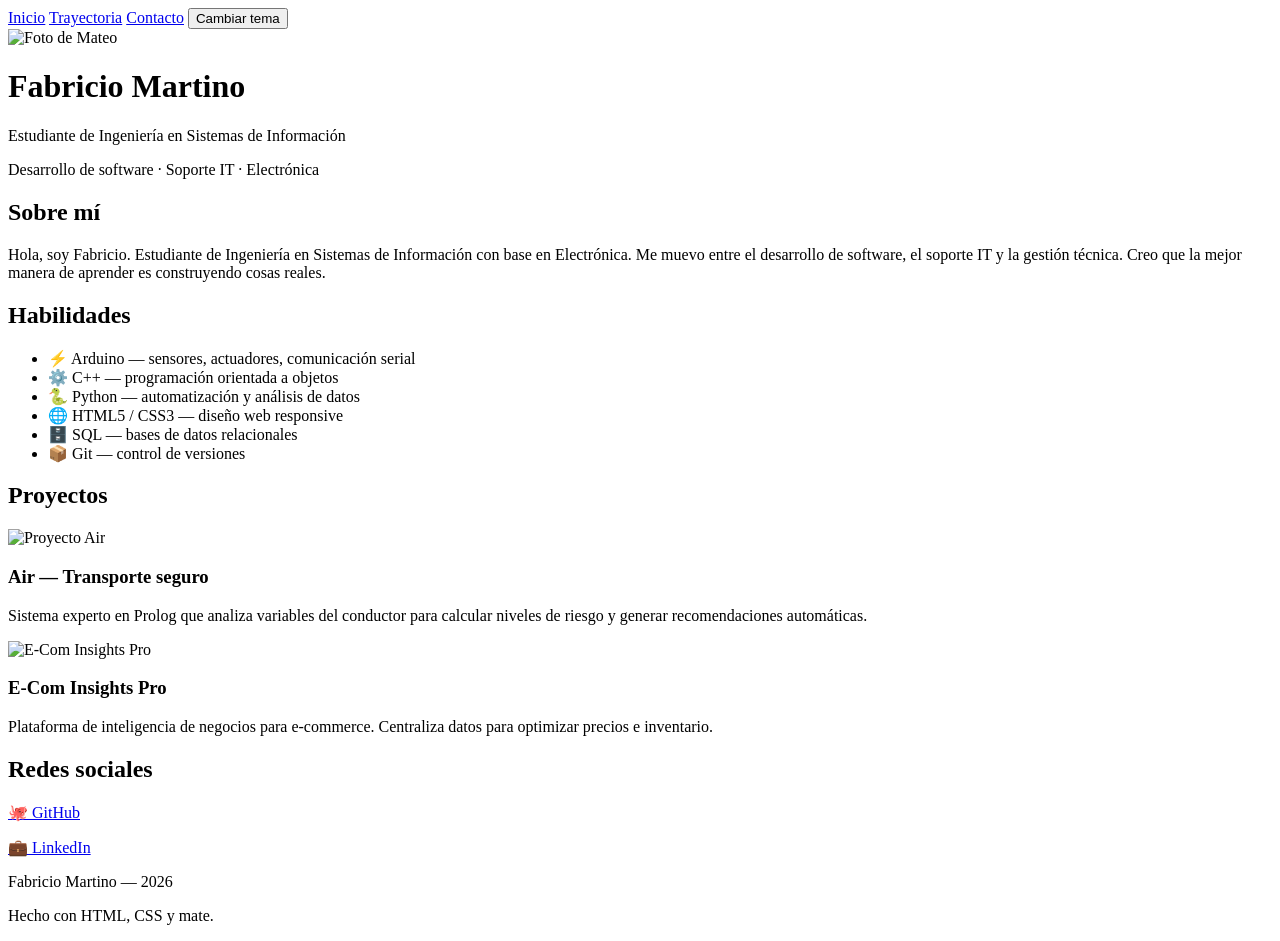
==== html/index.html @ 4264ed9e "Base portfolio" ====
<!DOCTYPE html>
<html lang="es">
<head>
    <meta charset="UTF-8" />
    <meta name="viewport" content="width=device-width, initial-scale=1.0" />
    <title>Mateo Novaresio</title>
    <link rel="stylesheet" href="estilos.css" />
    <link rel="preconnect" href="https://fonts.googleapis.com">
    <link href="https://fonts.googleapis.com/css2?family=Roboto&display=swap" rel="stylesheet">
</head>
<body>

    <nav>
        <a href="index.html">Inicio</a>
        <a href="trayectoria.html">Trayectoria</a>
        <a href="contacto.html">Contacto</a>
        <button onclick="cambiarTema()">Cambiar tema</button>
    </nav>

    <main>

        <header>
            <img src="img/mateo.JPG" alt="Foto de Mateo" width="150" />
            <h1>Fabricio Martino</h1>
            <p class="titulo">Estudiante de Ingeniería en Sistemas de Información</p>
            <p class="subtitulo">Desarrollo de software · Soporte IT · Electrónica</p>
        </header>

        <section id="sobreMi">
            <h2>Sobre mí</h2>
            <p>Hola, soy Fabricio. Estudiante de Ingeniería en Sistemas de Información con base en Electrónica. Me muevo entre el desarrollo de software, el soporte IT y la gestión técnica. Creo que la mejor manera de aprender es construyendo cosas reales.</p>
        </section>

        <section id="habilidades">
            <h2>Habilidades</h2>
            <ul>
                <li>⚡ Arduino — sensores, actuadores, comunicación serial</li>
                <li>⚙️ C++ — programación orientada a objetos</li>
                <li>🐍 Python — automatización y análisis de datos</li>
                <li>🌐 HTML5 / CSS3 — diseño web responsive</li>
                <li>🗄️ SQL — bases de datos relacionales</li>
                <li>📦 Git — control de versiones</li>
            </ul>
        </section>

        <section id="proyectos">
            <h2>Proyectos</h2>

            <article class="cartaProyecto">
                <img src="img/proyecto1.png" alt="Proyecto Air" />
                <div class="infoProyecto">
                    <h3>Air — Transporte seguro</h3>
                    <p>Sistema experto en Prolog que analiza variables del conductor para calcular niveles de riesgo y generar recomendaciones automáticas.</p>
                </div>
            </article>

            <article class="cartaProyecto">
                <img src="img/proyecto2.png" alt="E-Com Insights Pro" />
                <div class="infoProyecto">
                    <h3>E-Com Insights Pro</h3>
                    <p>Plataforma de inteligencia de negocios para e-commerce. Centraliza datos para optimizar precios e inventario.</p>
                </div>
            </article>

        </section>

        <section id="redes">
            <h2>Redes sociales</h2>
            <p><a href="https://github.com" target="_blank">🐙 GitHub</a></p>
            <p><a href="https://linkedin.com" target="_blank">💼 LinkedIn</a></p>
        </section>

    </main>

    <footer>
        <p>Fabricio Martino — 2026</p>
        <p>Hecho con HTML, CSS y mate.</p>
    </footer>

    <script>
        if (localStorage.getItem("tema") === "claro") {
            document.body.classList.add("claro");
        }
        function cambiarTema() {
            document.body.classList.toggle("claro");
            var claro = document.body.classList.contains("claro");
            localStorage.setItem("tema", claro ? "claro" : "oscuro");
        }
    </script>

</body>
</html>
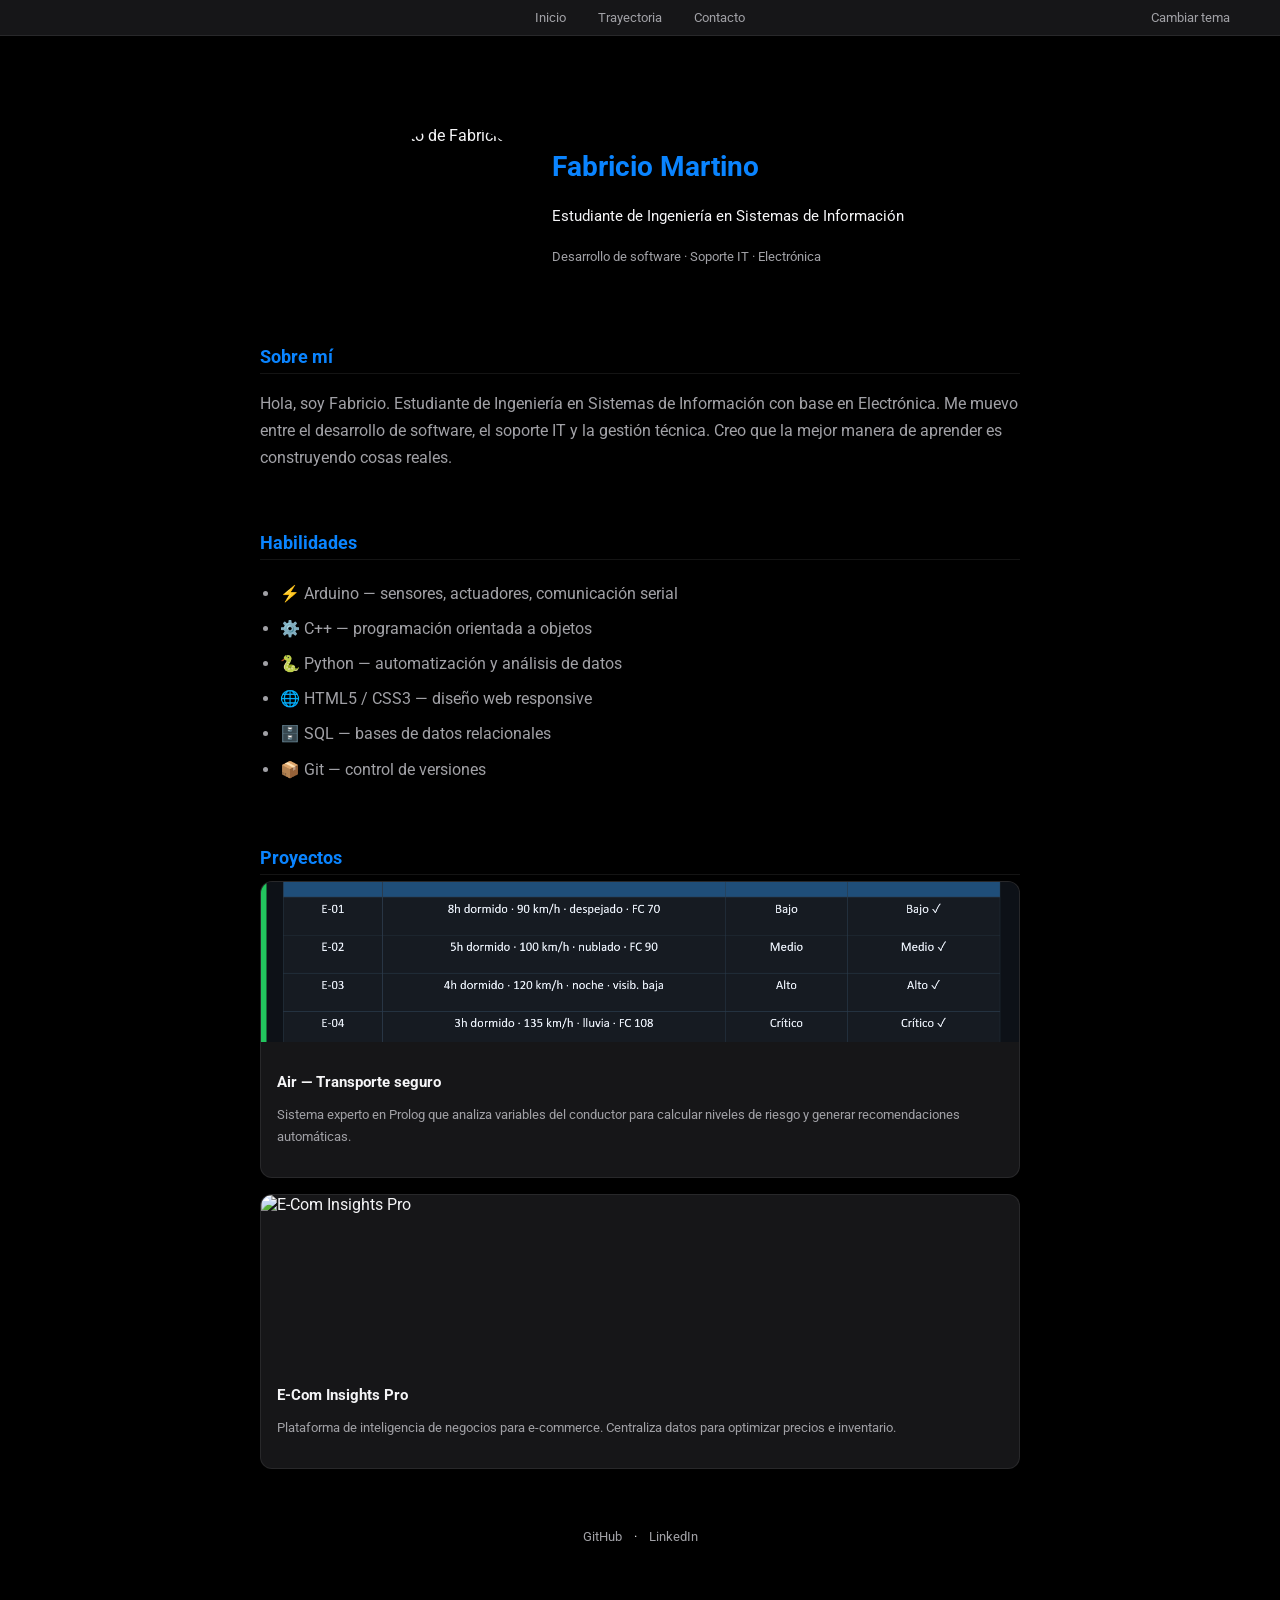
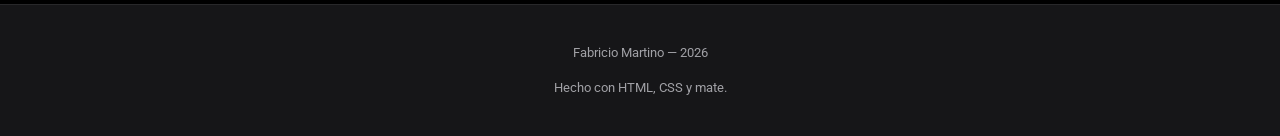
==== commit a767774e: "Cambio colores, correcion de espaciados" ====
--- a/html/index.html
+++ b/html/index.html
@@ -4,26 +4,28 @@
     <meta charset="UTF-8" />
     <meta name="viewport" content="width=device-width, initial-scale=1.0" />
     <title>Mateo Novaresio</title>
-    <link rel="stylesheet" href="estilos.css" />
+    <link rel="stylesheet" href="/css/estilos.css" />
     <link rel="preconnect" href="https://fonts.googleapis.com">
     <link href="https://fonts.googleapis.com/css2?family=Roboto&display=swap" rel="stylesheet">
 </head>
 <body>
 
     <nav>
-        <a href="index.html">Inicio</a>
-        <a href="trayectoria.html">Trayectoria</a>
-        <a href="contacto.html">Contacto</a>
+        <a href="/html/index.html">Inicio</a>
+        <a href="/html/trayectoria.html">Trayectoria</a>
+        <a href="/html/contacto.html">Contacto</a>
         <button onclick="cambiarTema()">Cambiar tema</button>
     </nav>
 
     <main>
 
         <header>
-            <img src="img/mateo.JPG" alt="Foto de Mateo" width="150" />
-            <h1>Fabricio Martino</h1>
-            <p class="titulo">Estudiante de Ingeniería en Sistemas de Información</p>
-            <p class="subtitulo">Desarrollo de software · Soporte IT · Electrónica</p>
+            <img src="/img/fabricio.png" alt="Foto de Fabricio" width="150" />
+            <div class="info">
+                <h1>Fabricio Martino</h1>
+                <p class="titulo">Estudiante de Ingeniería en Sistemas de Información</p>
+                <p class="subtitulo">Desarrollo de software · Soporte IT · Electrónica</p>
+            </div>
         </header>
 
         <section id="sobreMi">
@@ -47,7 +49,7 @@
             <h2>Proyectos</h2>
 
             <article class="cartaProyecto">
-                <img src="img/proyecto1.png" alt="Proyecto Air" />
+                <img src="/img/proyecto1.png" alt="Proyecto Air" />
                 <div class="infoProyecto">
                     <h3>Air — Transporte seguro</h3>
                     <p>Sistema experto en Prolog que analiza variables del conductor para calcular niveles de riesgo y generar recomendaciones automáticas.</p>
@@ -55,7 +57,7 @@
             </article>
 
             <article class="cartaProyecto">
-                <img src="img/proyecto2.png" alt="E-Com Insights Pro" />
+                <img src="/img/proyecto2.png" alt="E-Com Insights Pro" />
                 <div class="infoProyecto">
                     <h3>E-Com Insights Pro</h3>
                     <p>Plataforma de inteligencia de negocios para e-commerce. Centraliza datos para optimizar precios e inventario.</p>
@@ -64,11 +66,11 @@
 
         </section>
 
-        <section id="redes">
-            <h2>Redes sociales</h2>
-            <p><a href="https://github.com" target="_blank">🐙 GitHub</a></p>
-            <p><a href="https://linkedin.com" target="_blank">💼 LinkedIn</a></p>
-        </section>
+        <div class="redes">
+            <a href="https://github.com" target="_blank">GitHub</a>
+            <span>·</span>
+            <a href="https://linkedin.com" target="_blank">LinkedIn</a>
+        </div>
 
     </main>
 
--- a/css/estilos.css
+++ b/css/estilos.css
@@ -0,0 +1,291 @@
+@import url('https://fonts.googleapis.com/css2?family=Roboto&display=swap');
+
+/* variables de color */
+:root {
+    --fondo: #000000;
+    --texto: #f5f5f7;
+    --acento: #0a84ff;
+    --fondoTarjeta: rgba(28,28,30,0.8);
+    --borde: rgba(255,255,255,0.08);
+    --gris: #a1a1a6;
+}
+
+body.claro {
+    --fondo: #ffffff;
+    --texto: #1d1d1f;
+    --acento: #0071e3;
+    --fondoTarjeta: rgba(255,255,255,0.8);
+    --borde: rgba(0,0,0,0.08);
+    --gris: #6e6e73;
+}
+
+body {
+    font-family: 'Roboto', sans-serif;
+    background-color: var(--fondo);
+    color: var(--texto);
+    margin: 0;
+    padding: 0;
+}
+
+/* nav */
+nav {
+    background-color: var(--fondoTarjeta);
+    border-bottom: 1px solid var(--borde);
+    padding: 10px 40px;
+    display: flex;
+    align-items: center;
+    justify-content: center;
+    gap: 32px;
+    position: sticky;
+    top: 0;
+    z-index: 10;
+}
+
+nav a {
+    color: var(--gris);
+    text-decoration: none;
+    font-size: 13px;
+}
+
+nav a:hover {
+    color: var(--acento);
+}
+
+nav button {
+    position: absolute;
+    right: 40px;
+    cursor: pointer;
+    padding: 4px 10px;
+    background: transparent;
+    color: var(--gris);
+    border: none;
+    font-size: 13px;
+    font-family: 'Roboto', sans-serif;
+}
+
+nav button:hover {
+    color: var(--acento);
+}
+
+/* contenido */
+main {
+    max-width: 760px;
+    margin: 0 auto;
+    padding: 40px 20px 60px;
+}
+
+/* header */
+header {
+    display: flex;
+    align-items: center;
+    justify-content: center;
+    gap: 16px;
+    padding: 50px 0 30px;
+    margin-bottom: 30px;
+}
+
+header img {
+    width: 160px;
+    height: 160px;
+    object-fit: cover;
+    border-radius: 50%;
+    border: none;
+}
+
+.info {
+    display: flex;
+    flex-direction: column;
+    text-align: left;
+}
+
+h1 {
+    color: var(--acento);
+    font-size: 28px;
+    margin-bottom: 6px;
+}
+
+.titulo {
+    color: var(--texto);
+    font-size: 15px;
+    margin-bottom: 4px;
+}
+
+.subtitulo {
+    color: var(--gris);
+    font-size: 13px;
+}
+
+/* secciones */
+section {
+    margin-bottom: 60px;
+}
+
+h2 {
+    color: var(--acento);
+    font-size: 18px;
+    margin-bottom: 6px;
+    padding-bottom: 6px;
+    border-bottom: 1px solid var(--borde);
+}
+
+p {
+    line-height: 1.7;
+    color: var(--gris);
+}
+
+ul {
+    padding-left: 20px;
+    line-height: 2.2;
+    color: var(--gris);
+}
+
+a {
+    color: var(--acento);
+    text-decoration: none;
+}
+
+a:hover {
+    text-decoration: underline;
+}
+
+/* articulos genericos */
+article {
+    background-color: var(--fondoTarjeta);
+    border: 1px solid var(--borde);
+    border-radius: 12px;
+    padding: 20px;
+    margin-bottom: 16px;
+}
+
+article:hover {
+    border-color: var(--acento);
+}
+
+article h3 {
+    font-size: 15px;
+    margin-bottom: 6px;
+    color: var(--texto);
+}
+
+/* cartas de proyecto con imagen */
+.cartaProyecto {
+    padding: 0;
+    overflow: hidden;
+    display: flex;
+    flex-direction: column;
+}
+
+.cartaProyecto img {
+    width: 100%;
+    height: 160px;
+    object-fit: cover;
+    display: block;
+}
+
+.infoProyecto {
+    padding: 16px;
+}
+
+.infoProyecto h3 {
+    font-size: 15px;
+    margin-bottom: 6px;
+    color: var(--texto);
+}
+
+.infoProyecto p {
+    font-size: 13px;
+}
+
+/* fecha */
+.fecha {
+    font-size: 12px;
+    color: var(--acento);
+    margin-bottom: 8px;
+}
+
+/* formulario */
+form {
+    max-width: 500px;
+}
+
+form label {
+    font-size: 13px;
+    color: var(--gris);
+    text-transform: uppercase;
+}
+
+form input,
+form textarea {
+    width: 100%;
+    padding: 10px 12px;
+    border: 1px solid var(--borde);
+    border-radius: 6px;
+    background-color: var(--fondoTarjeta);
+    color: var(--texto);
+    font-family: 'Roboto', sans-serif;
+    font-size: 14px;
+    box-sizing: border-box;
+    outline: none;
+}
+
+form input:focus,
+form textarea:focus {
+    border-color: var(--acento);
+}
+
+form button {
+    padding: 10px 24px;
+    background-color: var(--acento);
+    color: white;
+    border: none;
+    border-radius: 6px;
+    cursor: pointer;
+    font-family: 'Roboto', sans-serif;
+    font-size: 14px;
+}
+
+form button:hover {
+    opacity: 0.85;
+}
+
+.redes {
+    display: flex;
+    justify-content: center;
+    gap: 12px;
+    font-size: 13px;
+    margin-top: 10px;
+}
+
+.redes a {
+    color: var(--gris);
+    text-decoration: none;
+}
+
+.redes a:hover {
+    color: var(--texto);
+}
+
+/* pie */
+footer {
+    background-color: var(--fondoTarjeta);
+    border-top: 1px solid var(--borde);
+    text-align: center;
+    padding: 24px 20px;
+    color: var(--gris);
+    font-size: 13px;
+    line-height: 2;
+}
+
+/* responsive */
+@media (max-width: 600px) {
+    nav {
+        flex-wrap: wrap;
+        gap: 10px;
+    }
+    nav button {
+        margin-left: 0;
+    }
+    h1 {
+        font-size: 22px;
+    }
+}
